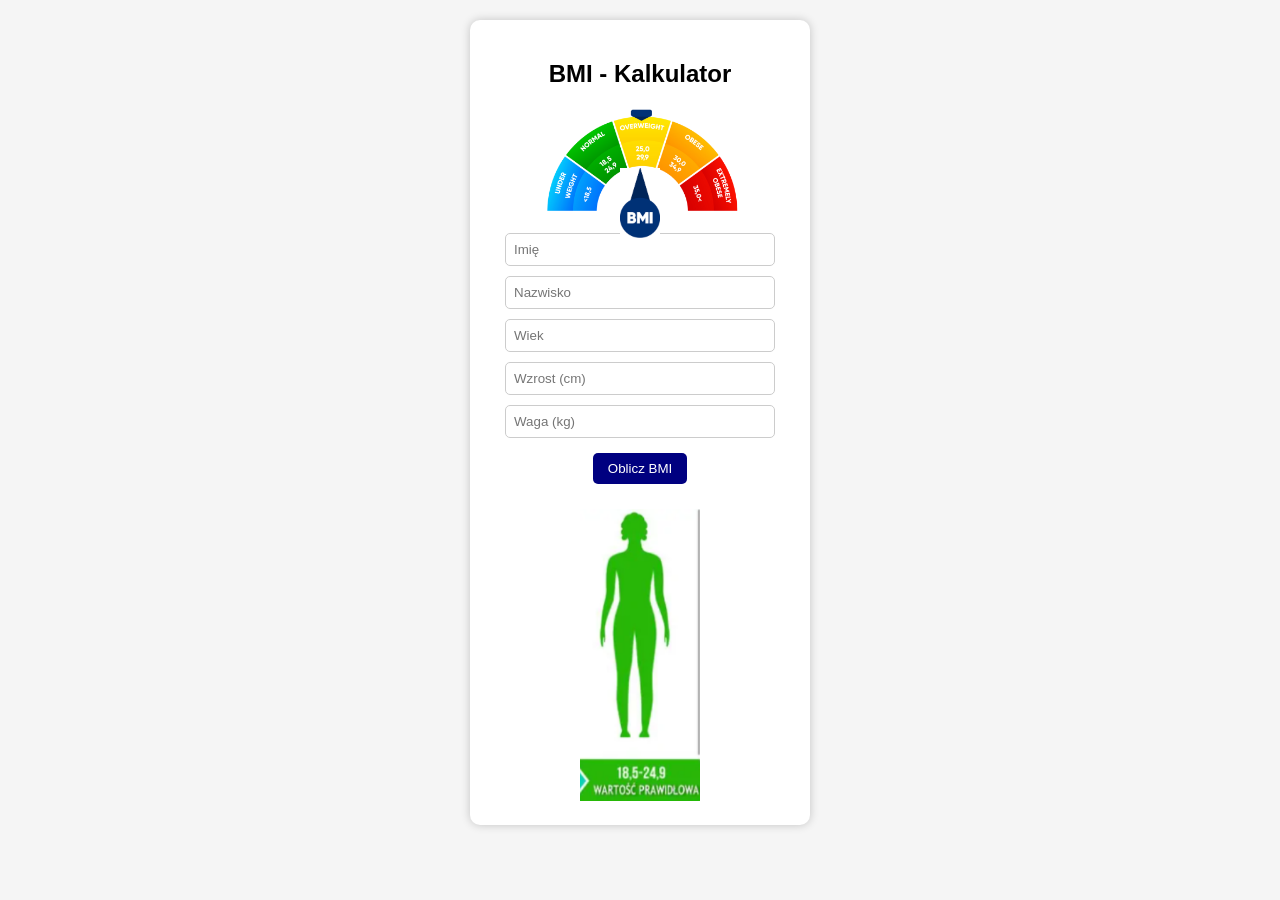
==== bmi.html @ 95245323 "Update bmi.html" ====
<!DOCTYPE html>
<html>
<head>
    <meta charset="UTF-8"/>
    <title>BMI - Kalkulator</title>
    <style>
        body {
            font-family: Arial, sans-serif;
            text-align: center;
            background: #f5f5f5;
            margin: 0;
            padding: 20px;
        }

        #container {
            width: 300px;
            margin: auto;
            background: white;
            padding: 20px;
            border-radius: 10px;
            box-shadow: 0 0 10px rgba(0,0,0,0.2);
        }

        h2 {
            margin-bottom: 20px;
        }

        .formularz input {
            margin: 5px 0;
            padding: 8px;
            width: 90%;
            border: 1px solid #ccc;
            border-radius: 5px;
            box-sizing: border-box;
        }

        button {
            margin-top: 10px;
            padding: 8px 15px;
            background: navy;
            color: white;
            border: none;
            border-radius: 5px;
            cursor: pointer;
            transition: 0.3s;
        }

        button:hover {
            background: darkblue;
        }

        .kontener-obrazow {
            position: relative;
            margin: 20px 0;
            height: 100px;
        }

        .obraz-bazowy {
            width: 100%;
            max-width: 200px;
        }

        .obraz-nad {
            position: absolute;
            top: 60px;
            left: 50%;
            width: 40px;
            transform-origin: center center;
            transition: transform 1s;
            transform: translateX(-50%) rotate(0deg);
        }

        #bmi, #opis {
            margin: 10px 0;
            font-weight: bold;
        }

        .wynik img {
            margin-top: 15px;
            width: 120px;
        }
    </style>
    <script>
        function oblicz() {
            let wzrost = parseFloat(document.getElementById("wzrost").value);
            let waga = parseFloat(document.getElementById("waga").value);
            let bmiText = document.getElementById("bmi");
            let opisText = document.getElementById("opis");
            let figura = document.getElementById("figura");
            let strzalka = document.getElementById("strzalka");

            if (isNaN(wzrost) || isNaN(waga) || wzrost <= 0 || waga <= 0) {
                alert("Proszę wprowadzić poprawne wartości wagi i wzrostu.");
                return;
            }

            let wzrostM = wzrost / 100;
            let bmi = waga / (wzrostM * wzrostM);
            bmi = Math.round(bmi * 10) / 10;

            bmiText.textContent = "Twoje BMI: " + bmi;

            let opis = "";
            let obraz = "prawidlowa.png";
            let kat = 0;

            // Kąty dopasowane do Twojej skali
            if (bmi < 18.5) {
    opis = "Niedowaga";
    obraz = "niedowaga.png";
    kat = -80; // bardziej w lewo
} else if (bmi < 25) {
    opis = "Prawidłowa waga";
    obraz = "prawidlowa.png";
    kat = -25; // przesunięcie w lewo
} else if (bmi < 30) {
    opis = "Nadwaga";
    obraz = "nadwaga.png";
    kat = 15; // żółty segment
} else if (bmi < 35) {
    opis = "Otyłość";
    obraz = "otylosc.png";
    kat = 45;
} else {
    opis = "Otyłość skrajna";
    obraz = "otylosc_skrajna.png";
    kat = 70;
}
            opisText.textContent = opis;
            figura.src = obraz;
            strzalka.style.transform = "translateX(-50%) rotate(" + kat + "deg)";
        }
    </script>
</head>
<body>
    <div id="container"> 
        <h2>BMI - Kalkulator</h2>

        <!-- SKALA + STRZAŁKA -->
        <div class="kontener-obrazow">
            <img src="skala.png" class="obraz-bazowy" alt="Skala BMI">
            <img src="strzalka.png" id="strzalka" class="obraz-nad" alt="Strzałka BMI">
        </div>

        <!-- FORMULARZ -->
        <div class="formularz">
            <input type="text" id="imie" placeholder="Imię"><br>
            <input type="text" id="nazwisko" placeholder="Nazwisko"><br>
            <input type="number" id="wiek" placeholder="Wiek"><br>
            <input type="number" id="wzrost" placeholder="Wzrost (cm)"><br>
            <input type="number" id="waga" placeholder="Waga (kg)"><br>

            <button onclick="oblicz()">Oblicz BMI</button>
        </div>

        <!-- WYNIKI -->
        <p id="bmi"></p>
        <p id="opis"></p>

        <!-- FIGURA -->
        <div class="wynik">
            <img id="figura" src="prawidlowa.png" alt="Figura BMI">
        </div>
    </div>
</body>
</html>
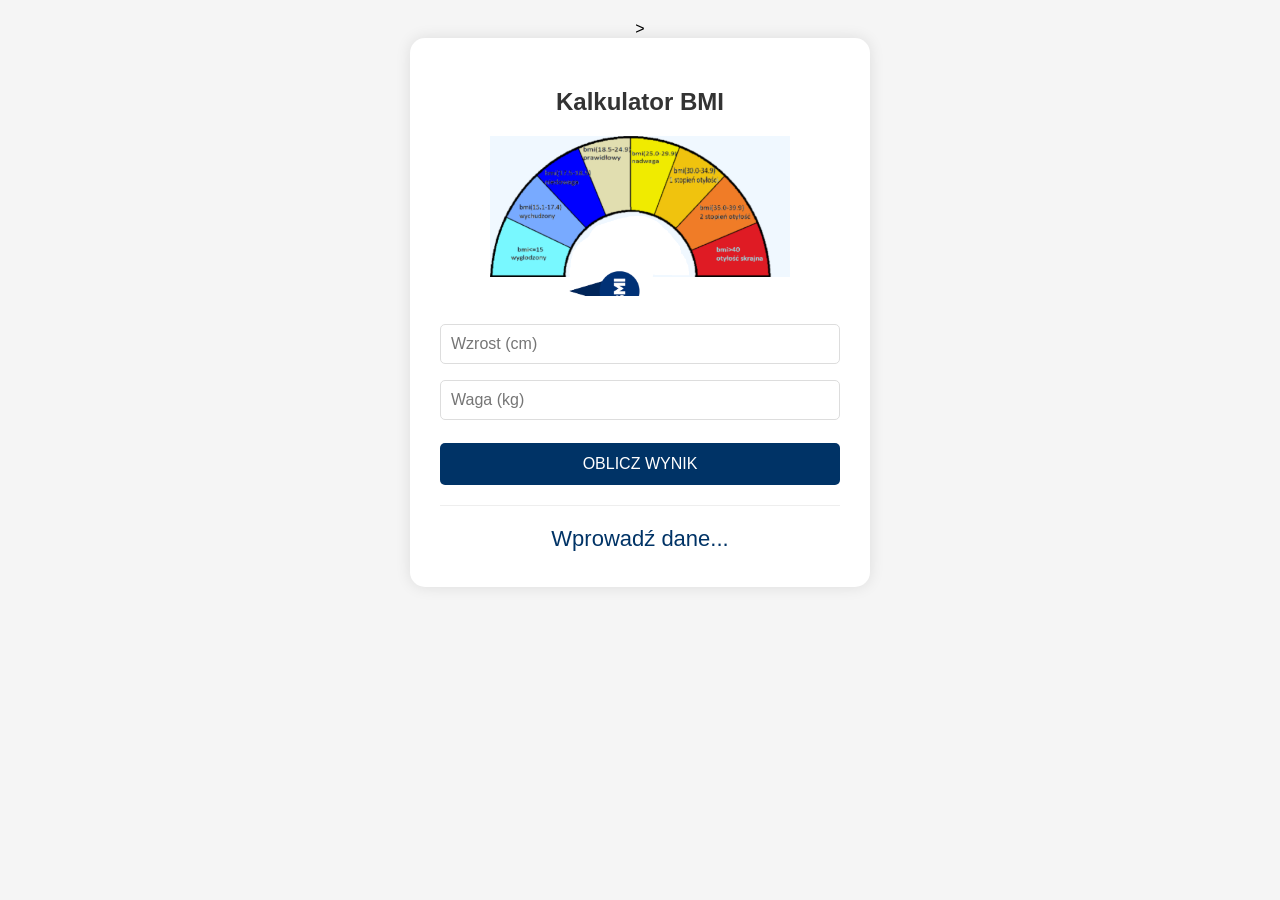
==== commit 267f9773: "Refactor BMI calculator layout and styles Updated the BMI calculator HTML layout and styles, includi" ====
--- a/bmi.html
+++ b/bmi.html
@@ -1,7 +1,7 @@
 <!DOCTYPE html>
-<html>
+<html lang="pl">
 <head>
-    <meta charset="UTF-8"/>
+    <meta charset="UTF-8""")/>>
     <title>BMI - Kalkulator</title>
     <style>
         body {
@@ -13,154 +13,183 @@
         }
 
         #container {
-            width: 300px;
+            width: 400px;
             margin: auto;
             background: white;
-            padding: 20px;
-            border-radius: 10px;
-            box-shadow: 0 0 10px rgba(0,0,0,0.2);
+            padding: 30px;
+            border-radius: 15px;
+            box-shadow: 0 0 15px rgba(0,0,0,0.1);
         }
 
         h2 {
             margin-bottom: 20px;
+            color: #333;
+        }
+
+        /* Sekcja ze skalą */
+        .kontener-obrazow {
+            position: relative;
+            margin: 20px auto;
+            width: 300px; /* szerokość skali */
+            height: 160px; /* wysokość dopasowana do półkola */
+            overflow: hidden;
+        }
+
+        .obraz-bazowy {
+            width: 100%;
+            display: block;
+        }
+
+        #strzalka {
+            position: absolute;
+            bottom: 5px; /* strzałka zaczyna się u dołu skali */
+            left: 50%;
+            width: 40px;
+            /* KLUCZOWE: punkt obrotu na dole grafiki strzałki */
+            transform-origin: bottom center; 
+            transition: transform 0.8s cubic-bezier(0.175, 0.885, 0.32, 1.275);
+            transform: translateX(-50%) rotate(-90deg); /* pozycja startowa */
         }
 
         .formularz input {
-            margin: 5px 0;
-            padding: 8px;
-            width: 90%;
-            border: 1px solid #ccc;
+            margin: 8px 0;
+            padding: 10px;
+            width: 100%;
+            border: 1px solid #ddd;
             border-radius: 5px;
             box-sizing: border-box;
+            font-size: 16px;
         }
 
         button {
-            margin-top: 10px;
-            padding: 8px 15px;
-            background: navy;
+            margin-top: 15px;
+            padding: 12px 25px;
+            background: #003366;
             color: white;
             border: none;
             border-radius: 5px;
             cursor: pointer;
+            font-size: 16px;
+            width: 100%;
             transition: 0.3s;
         }
 
         button:hover {
-            background: darkblue;
+            background: #002244;
         }
 
-        .kontener-obrazow {
-            position: relative;
-            margin: 20px 0;
-            height: 100px;
+        #wynik-sekcja {
+            margin-top: 20px;
+            padding-top: 15px;
+            border-top: 1px solid #eee;
         }
 
-        .obraz-bazowy {
-            width: 100%;
-            max-width: 200px;
+        #bmi { font-size: 22px; color: #003366; margin: 5px 0; }
+        #opis { font-size: 18px; color: #555; margin: 5px 0; }
+
+        .wynik-figura img {
+            margin-top: 20px;
+            height: 180px;
+        }
+    </style>
+</head>
+<body>
+
+<div id="container"> 
+    <h2>Kalkulator BMI</h2>
+
+    <!-- Grafika Skali i Strzałki -->
+    <div class="kontener-obrazow">
+        <img src="custom bmi.png" class="obraz-bazowy" alt="Skala BMI">
+        <img src="strzalka.png" id="strzalka" alt="Wskaźnik">
+    </div>
+
+    <!-- Formularz wprowadzania danych -->
+    <div class="formularz">
+        <input type="number" id="wzrost" placeholder="Wzrost (cm)" step="1">
+        <input type="number" id="waga" placeholder="Waga (kg)" step="0.1">
+        <button onclick="oblicz()">OBLICZ WYNIK</button>
+    </div>
+
+    <!-- Sekcja Wyników -->
+    <div id="wynik-sekcja">
+        <p id="bmi">Wprowadź dane...</p>
+        <p id="opis"></p>
+        
+        <div class="wynik-figura">
+            <img id="figura" src="prawidlowa.png" style="display:none;" alt="Sylwetka">
+        </div>
+    </div>
+</div>
+
+<script>
+    function oblicz() {
+        let wzrost = parseFloat(document.getElementById("wzrost").value);
+        let waga = parseFloat(document.getElementById("waga").value);
+        let bmiText = document.getElementById("bmi");
+        let opisText = document.getElementById("opis");
+        let figura = document.getElementById("figura");
+        let strzalka = document.getElementById("strzalka");
+
+        if (!wzrost || !waga || wzrost <= 0 || waga <= 0) {
+            alert("Proszę podać prawidłowy wzrost i wagę.");
+            return;
         }
 
-        .obraz-nad {
-            position: absolute;
-            top: 60px;
-            left: 50%;
-            width: 40px;
-            transform-origin: center center;
-            transition: transform 1s;
-            transform: translateX(-50%) rotate(0deg);
+        let wzrostM = wzrost / 100;
+        let bmi = waga / (wzrostM * wzrostM);
+        bmi = Math.round(bmi * 10) / 10;
+
+        bmiText.textContent = "Twoje BMI: " + bmi;
+        figura.style.display = "inline-block";
+
+        let opis = "";
+        let obraz = "prawidlowa.png";
+        let kat = 0;
+
+        // Logika dopasowana do 8 przedziałów na obrazku custom bmi.png
+        // Kąty ustawione tak, by strzałka celowała w środek każdego koloru
+        if (bmi <= 15) {
+            opis = "Wygłodzenie";
+            obraz = "niedowaga.png";
+            kat = -78;
+        } else if (bmi <= 17.4) {
+            opis = "Wychudzenie";
+            obraz = "niedowaga.png";
+            kat = -56;
+        } else if (bmi <= 18.5) {
+            opis = "Niedowaga";
+            obraz = "niedowaga.png";
+            kat = -34;
+        } else if (bmi <= 24.9) {
+            opis = "Waga prawidłowa";
+            obraz = "prawidlowa.png";
+            kat = -12;
+        } else if (bmi <= 29.9) {
+            opis = "Nadwaga";
+            obraz = "nadwaga.png";
+            kat = 12;
+        } else if (bmi <= 34.9) {
+            opis = "I stopień otyłości";
+            obraz = "otylosc.png";
+            kat = 34;
+        } else if (bmi <= 39.9) {
+            opis = "II stopień otyłości";
+            obraz = "otylosc.png";
+            kat = 56;
+        } else {
+            opis = "Otyłość skrajna";
+            obraz = "otylosc_skrajna.png";
+            kat = 78;
         }
 
-        #bmi, #opis {
-            margin: 10px 0;
-            font-weight: bold;
-        }
+        opisText.textContent = opis;
+        figura.src = obraz;
+        
+        // Wykonanie obrotu (translateX utrzymuje wyśrodkowanie)
+        strzalka.style.transform = "translateX(-50%) rotate(" + kat + "deg)";
+    }
+</script>
 
-        .wynik img {
-            margin-top: 15px;
-            width: 120px;
-        }
-    </style>
-    <script>
-        function oblicz() {
-            let wzrost = parseFloat(document.getElementById("wzrost").value);
-            let waga = parseFloat(document.getElementById("waga").value);
-            let bmiText = document.getElementById("bmi");
-            let opisText = document.getElementById("opis");
-            let figura = document.getElementById("figura");
-            let strzalka = document.getElementById("strzalka");
-
-            if (isNaN(wzrost) || isNaN(waga) || wzrost <= 0 || waga <= 0) {
-                alert("Proszę wprowadzić poprawne wartości wagi i wzrostu.");
-                return;
-            }
-
-            let wzrostM = wzrost / 100;
-            let bmi = waga / (wzrostM * wzrostM);
-            bmi = Math.round(bmi * 10) / 10;
-
-            bmiText.textContent = "Twoje BMI: " + bmi;
-
-            let opis = "";
-            let obraz = "prawidlowa.png";
-            let kat = 0;
-
-            // Kąty dopasowane do Twojej skali
-            if (bmi < 18.5) {
-    opis = "Niedowaga";
-    obraz = "niedowaga.png";
-    kat = -80; // bardziej w lewo
-} else if (bmi < 25) {
-    opis = "Prawidłowa waga";
-    obraz = "prawidlowa.png";
-    kat = -25; // przesunięcie w lewo
-} else if (bmi < 30) {
-    opis = "Nadwaga";
-    obraz = "nadwaga.png";
-    kat = 15; // żółty segment
-} else if (bmi < 35) {
-    opis = "Otyłość";
-    obraz = "otylosc.png";
-    kat = 45;
-} else {
-    opis = "Otyłość skrajna";
-    obraz = "otylosc_skrajna.png";
-    kat = 70;
-}
-            opisText.textContent = opis;
-            figura.src = obraz;
-            strzalka.style.transform = "translateX(-50%) rotate(" + kat + "deg)";
-        }
-    </script>
-</head>
-<body>
-    <div id="container"> 
-        <h2>BMI - Kalkulator</h2>
-
-        <!-- SKALA + STRZAŁKA -->
-        <div class="kontener-obrazow">
-            <img src="skala.png" class="obraz-bazowy" alt="Skala BMI">
-            <img src="strzalka.png" id="strzalka" class="obraz-nad" alt="Strzałka BMI">
-        </div>
-
-        <!-- FORMULARZ -->
-        <div class="formularz">
-            <input type="text" id="imie" placeholder="Imię"><br>
-            <input type="text" id="nazwisko" placeholder="Nazwisko"><br>
-            <input type="number" id="wiek" placeholder="Wiek"><br>
-            <input type="number" id="wzrost" placeholder="Wzrost (cm)"><br>
-            <input type="number" id="waga" placeholder="Waga (kg)"><br>
-
-            <button onclick="oblicz()">Oblicz BMI</button>
-        </div>
-
-        <!-- WYNIKI -->
-        <p id="bmi"></p>
-        <p id="opis"></p>
-
-        <!-- FIGURA -->
-        <div class="wynik">
-            <img id="figura" src="prawidlowa.png" alt="Figura BMI">
-        </div>
-    </div>
 </body>
 </html>
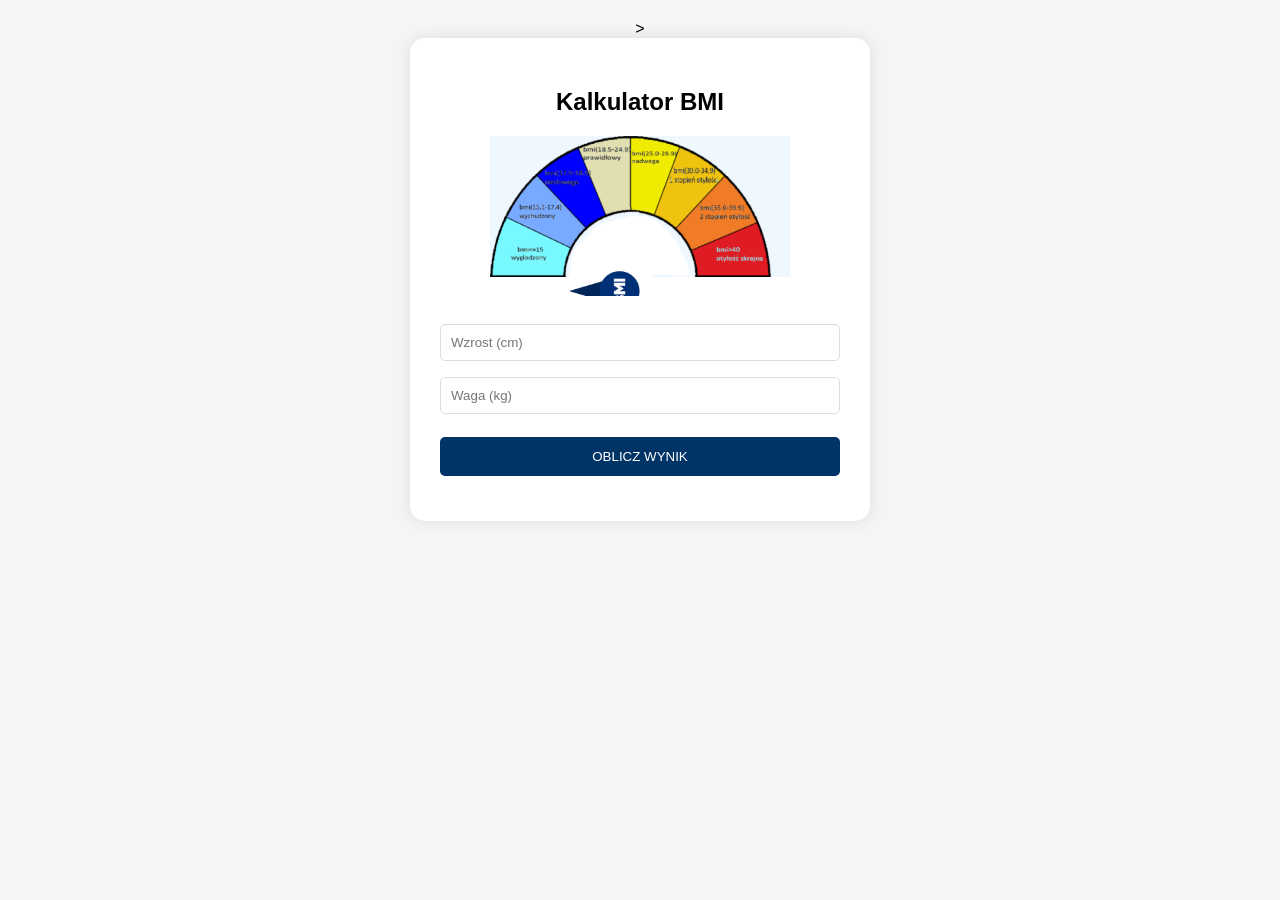
==== commit cc79cece: "Refactor BMI calculator HTML and CSS styles" ====
--- a/bmi.html
+++ b/bmi.html
@@ -21,17 +21,11 @@
             box-shadow: 0 0 15px rgba(0,0,0,0.1);
         }
 
-        h2 {
-            margin-bottom: 20px;
-            color: #333;
-        }
-
-        /* Sekcja ze skalą */
         .kontener-obrazow {
             position: relative;
             margin: 20px auto;
-            width: 300px; /* szerokość skali */
-            height: 160px; /* wysokość dopasowana do półkola */
+            width: 300px; 
+            height: 160px;
             overflow: hidden;
         }
 
@@ -42,13 +36,12 @@
 
         #strzalka {
             position: absolute;
-            bottom: 5px; /* strzałka zaczyna się u dołu skali */
+            bottom: 5px;
             left: 50%;
             width: 40px;
-            /* KLUCZOWE: punkt obrotu na dole grafiki strzałki */
             transform-origin: bottom center; 
             transition: transform 0.8s cubic-bezier(0.175, 0.885, 0.32, 1.275);
-            transform: translateX(-50%) rotate(-90deg); /* pozycja startowa */
+            transform: translateX(-50%) rotate(-90deg);
         }
 
         .formularz input {
@@ -58,7 +51,6 @@
             border: 1px solid #ddd;
             border-radius: 5px;
             box-sizing: border-box;
-            font-size: 16px;
         }
 
         button {
@@ -69,26 +61,13 @@
             border: none;
             border-radius: 5px;
             cursor: pointer;
-            font-size: 16px;
             width: 100%;
-            transition: 0.3s;
         }
 
-        button:hover {
-            background: #002244;
-        }
-
-        #wynik-sekcja {
-            margin-top: 20px;
-            padding-top: 15px;
-            border-top: 1px solid #eee;
-        }
-
-        #bmi { font-size: 22px; color: #003366; margin: 5px 0; }
-        #opis { font-size: 18px; color: #555; margin: 5px 0; }
+        #bmi { font-size: 22px; font-weight: bold; color: #003366; margin: 15px 0 5px; }
+        #opis { font-size: 18px; color: #555; margin: 0 0 15px; }
 
         .wynik-figura img {
-            margin-top: 20px;
             height: 180px;
         }
     </style>
@@ -98,26 +77,22 @@
 <div id="container"> 
     <h2>Kalkulator BMI</h2>
 
-    <!-- Grafika Skali i Strzałki -->
     <div class="kontener-obrazow">
-        <img src="custom bmi.png" class="obraz-bazowy" alt="Skala BMI">
+        <img src="custom bmi.png" class="obraz-bazowy" alt="Skala">
         <img src="strzalka.png" id="strzalka" alt="Wskaźnik">
     </div>
 
-    <!-- Formularz wprowadzania danych -->
     <div class="formularz">
-        <input type="number" id="wzrost" placeholder="Wzrost (cm)" step="1">
-        <input type="number" id="waga" placeholder="Waga (kg)" step="0.1">
+        <input type="number" id="wzrost" placeholder="Wzrost (cm)">
+        <input type="number" id="waga" placeholder="Waga (kg)">
         <button onclick="oblicz()">OBLICZ WYNIK</button>
     </div>
 
-    <!-- Sekcja Wyników -->
     <div id="wynik-sekcja">
-        <p id="bmi">Wprowadź dane...</p>
+        <p id="bmi"></p>
         <p id="opis"></p>
-        
         <div class="wynik-figura">
-            <img id="figura" src="prawidlowa.png" style="display:none;" alt="Sylwetka">
+            <img id="figura" src="prawidlowa.png" style="display:none;">
         </div>
     </div>
 </div>
@@ -131,13 +106,9 @@
         let figura = document.getElementById("figura");
         let strzalka = document.getElementById("strzalka");
 
-        if (!wzrost || !waga || wzrost <= 0 || waga <= 0) {
-            alert("Proszę podać prawidłowy wzrost i wagę.");
-            return;
-        }
+        if (!wzrost || !waga) return;
 
-        let wzrostM = wzrost / 100;
-        let bmi = waga / (wzrostM * wzrostM);
+        let bmi = waga / Math.pow(wzrost/100, 2);
         bmi = Math.round(bmi * 10) / 10;
 
         bmiText.textContent = "Twoje BMI: " + bmi;
@@ -147,46 +118,40 @@
         let obraz = "prawidlowa.png";
         let kat = 0;
 
-        // Logika dopasowana do 8 przedziałów na obrazku custom bmi.png
-        // Kąty ustawione tak, by strzałka celowała w środek każdego koloru
+        // POPRAWIONA LOGIKA DOPASOWANA DO GRAFIKI
         if (bmi <= 15) {
-            opis = "Wygłodzenie";
-            obraz = "niedowaga.png";
+            opis = "Wygłodzony";
             kat = -78;
         } else if (bmi <= 17.4) {
-            opis = "Wychudzenie";
-            obraz = "niedowaga.png";
+            opis = "Wychudzony";
             kat = -56;
         } else if (bmi <= 18.5) {
             opis = "Niedowaga";
-            obraz = "niedowaga.png";
             kat = -34;
         } else if (bmi <= 24.9) {
-            opis = "Waga prawidłowa";
+            opis = "Prawidłowy";
+            kat = -12;
             obraz = "prawidlowa.png";
-            kat = -12;
         } else if (bmi <= 29.9) {
             opis = "Nadwaga";
+            kat = 12;
             obraz = "nadwaga.png";
-            kat = 12;
         } else if (bmi <= 34.9) {
-            opis = "I stopień otyłości";
+            opis = "1 stopień otyłości";
+            kat = 34;
             obraz = "otylosc.png";
-            kat = 34;
         } else if (bmi <= 39.9) {
-            opis = "II stopień otyłości";
+            opis = "2 stopień otyłości";
+            kat = 56;
             obraz = "otylosc.png";
-            kat = 56;
         } else {
             opis = "Otyłość skrajna";
+            kat = 78;
             obraz = "otylosc_skrajna.png";
-            kat = 78;
         }
 
         opisText.textContent = opis;
         figura.src = obraz;
-        
-        // Wykonanie obrotu (translateX utrzymuje wyśrodkowanie)
         strzalka.style.transform = "translateX(-50%) rotate(" + kat + "deg)";
     }
 </script>
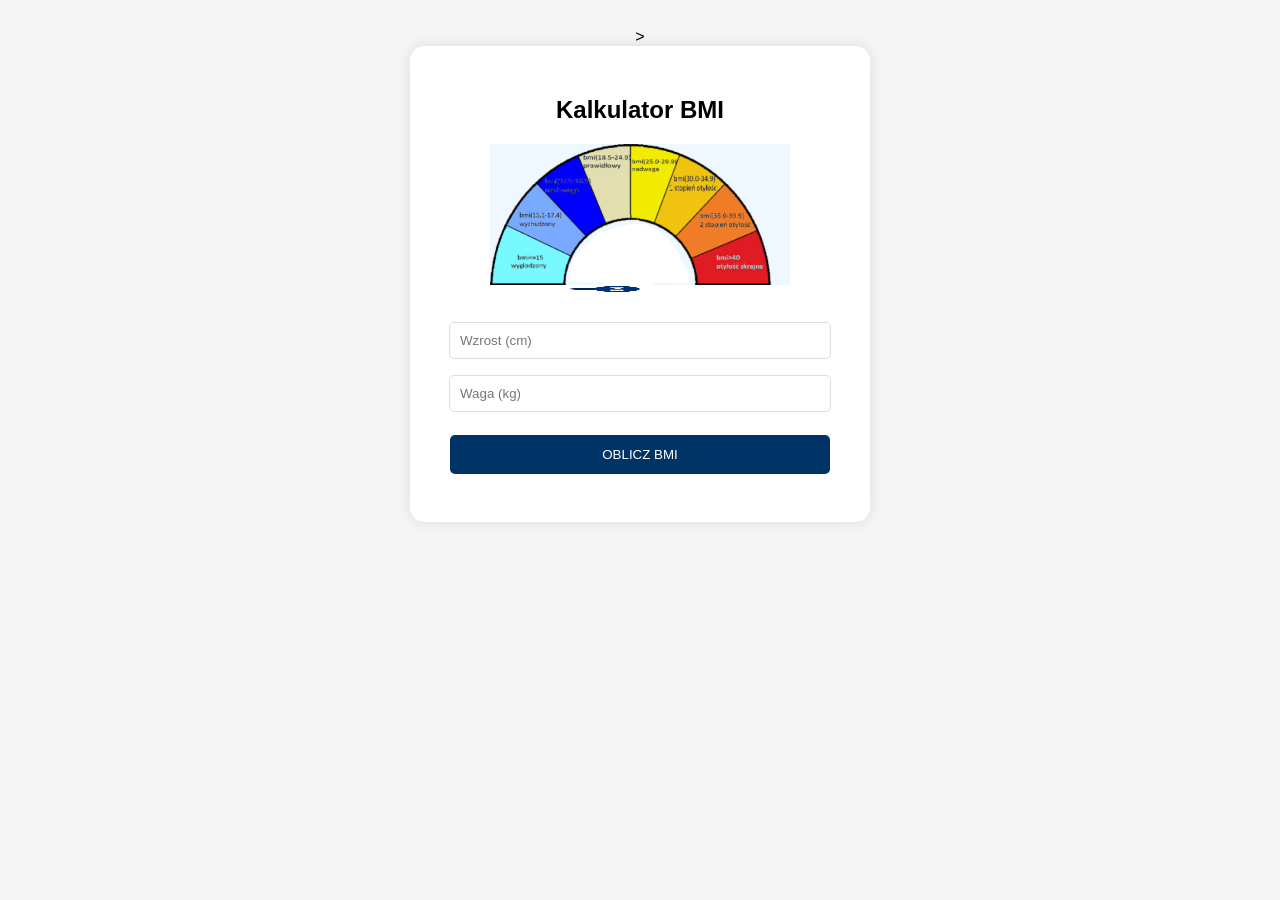
==== commit 86dcf6cb: "Refactor BMI calculator HTML and styles" ====
--- a/bmi.html
+++ b/bmi.html
@@ -8,7 +8,6 @@
             font-family: Arial, sans-serif;
             text-align: center;
             background: #f5f5f5;
-            margin: 0;
             padding: 20px;
         }
 
@@ -25,8 +24,7 @@
             position: relative;
             margin: 20px auto;
             width: 300px; 
-            height: 160px;
-            overflow: hidden;
+            height: 150px; /* Wysokość połowy koła */
         }
 
         .obraz-bazowy {
@@ -36,40 +34,44 @@
 
         #strzalka {
             position: absolute;
-            bottom: 5px;
+            /* Pozycjonowanie na dole na środku skali */
+            bottom: 5px; 
             left: 50%;
-            width: 40px;
+            width: 6px; /* Szerokość samej igły */
+            height: 80px; /* Długość igły */
+            background: black; /* Jeśli nie masz pliku, to będzie linia */
+            
+            /* KLUCZOWE: Obrot wokół dolnej krawędzi igły */
             transform-origin: bottom center; 
-            transition: transform 0.8s cubic-bezier(0.175, 0.885, 0.32, 1.275);
+            
+            transition: transform 0.8s ease-out;
+            /* Startuje z lewej strony (-90 stopni) */
             transform: translateX(-50%) rotate(-90deg);
         }
 
+        /* Stylizacja formularza */
         .formularz input {
             margin: 8px 0;
             padding: 10px;
-            width: 100%;
+            width: 90%;
             border: 1px solid #ddd;
             border-radius: 5px;
-            box-sizing: border-box;
         }
 
         button {
             margin-top: 15px;
-            padding: 12px 25px;
+            padding: 12px;
             background: #003366;
             color: white;
             border: none;
             border-radius: 5px;
             cursor: pointer;
-            width: 100%;
+            width: 95%;
         }
 
-        #bmi { font-size: 22px; font-weight: bold; color: #003366; margin: 15px 0 5px; }
-        #opis { font-size: 18px; color: #555; margin: 0 0 15px; }
-
-        .wynik-figura img {
-            height: 180px;
-        }
+        #bmi { font-size: 24px; font-weight: bold; margin: 15px 0 5px; }
+        #opis { font-size: 18px; margin-bottom: 15px; }
+        .figura-img { height: 200px; }
     </style>
 </head>
 <body>
@@ -79,21 +81,20 @@
 
     <div class="kontener-obrazow">
         <img src="custom bmi.png" class="obraz-bazowy" alt="Skala">
-        <img src="strzalka.png" id="strzalka" alt="Wskaźnik">
+        <!-- Jeśli masz plik strzalka.png, zamień <div> na <img> i usuń background w CSS -->
+        <img src="strzalka.png" id="strzalka" alt="Wskazówka">
     </div>
 
     <div class="formularz">
         <input type="number" id="wzrost" placeholder="Wzrost (cm)">
         <input type="number" id="waga" placeholder="Waga (kg)">
-        <button onclick="oblicz()">OBLICZ WYNIK</button>
+        <button onclick="oblicz()">OBLICZ BMI</button>
     </div>
 
     <div id="wynik-sekcja">
         <p id="bmi"></p>
         <p id="opis"></p>
-        <div class="wynik-figura">
-            <img id="figura" src="prawidlowa.png" style="display:none;">
-        </div>
+        <img id="figura" class="figura-img" src="" style="display:none;">
     </div>
 </div>
 
@@ -101,58 +102,58 @@
     function oblicz() {
         let wzrost = parseFloat(document.getElementById("wzrost").value);
         let waga = parseFloat(document.getElementById("waga").value);
-        let bmiText = document.getElementById("bmi");
-        let opisText = document.getElementById("opis");
-        let figura = document.getElementById("figura");
-        let strzalka = document.getElementById("strzalka");
-
+        
         if (!wzrost || !waga) return;
 
         let bmi = waga / Math.pow(wzrost/100, 2);
         bmi = Math.round(bmi * 10) / 10;
 
-        bmiText.textContent = "Twoje BMI: " + bmi;
+        document.getElementById("bmi").textContent = "Twoje BMI: " + bmi;
+        let figura = document.getElementById("figura");
         figura.style.display = "inline-block";
 
         let opis = "";
-        let obraz = "prawidlowa.png";
+        let obraz = "";
         let kat = 0;
 
-        // POPRAWIONA LOGIKA DOPASOWANA DO GRAFIKI
+        // KALIBRACJA KĄTÓW (8 segmentów co ~22.5 stopnia)
+        // Zakres od -90 (lewo) do +90 (prawo)
         if (bmi <= 15) {
             opis = "Wygłodzony";
-            kat = -78;
+            kat = -78; // Środek błękitnego
         } else if (bmi <= 17.4) {
             opis = "Wychudzony";
-            kat = -56;
+            kat = -56; // Środek jasnoniebieskiego
         } else if (bmi <= 18.5) {
             opis = "Niedowaga";
-            kat = -34;
+            kat = -34; // Środek ciemnoniebieskiego
         } else if (bmi <= 24.9) {
             opis = "Prawidłowy";
-            kat = -12;
+            kat = -11; // Środek beżowego
             obraz = "prawidlowa.png";
         } else if (bmi <= 29.9) {
             opis = "Nadwaga";
-            kat = 12;
+            kat = 11; // Środek żółtego
             obraz = "nadwaga.png";
         } else if (bmi <= 34.9) {
             opis = "1 stopień otyłości";
-            kat = 34;
+            kat = 34; // Środek jasnopomarańczowego
             obraz = "otylosc.png";
         } else if (bmi <= 39.9) {
             opis = "2 stopień otyłości";
-            kat = 56;
+            kat = 56; // Środek ciemnopomarańczowego
             obraz = "otylosc.png";
         } else {
             opis = "Otyłość skrajna";
-            kat = 78;
+            kat = 78; // Środek czerwonego
             obraz = "otylosc_skrajna.png";
         }
 
-        opisText.textContent = opis;
-        figura.src = obraz;
-        strzalka.style.transform = "translateX(-50%) rotate(" + kat + "deg)";
+        document.getElementById("opis").textContent = opis;
+        if(obraz) figura.src = obraz;
+        
+        // Zastosowanie obrotu
+        document.getElementById("strzalka").style.transform = "translateX(-50%) rotate(" + kat + "deg)";
     }
 </script>
 
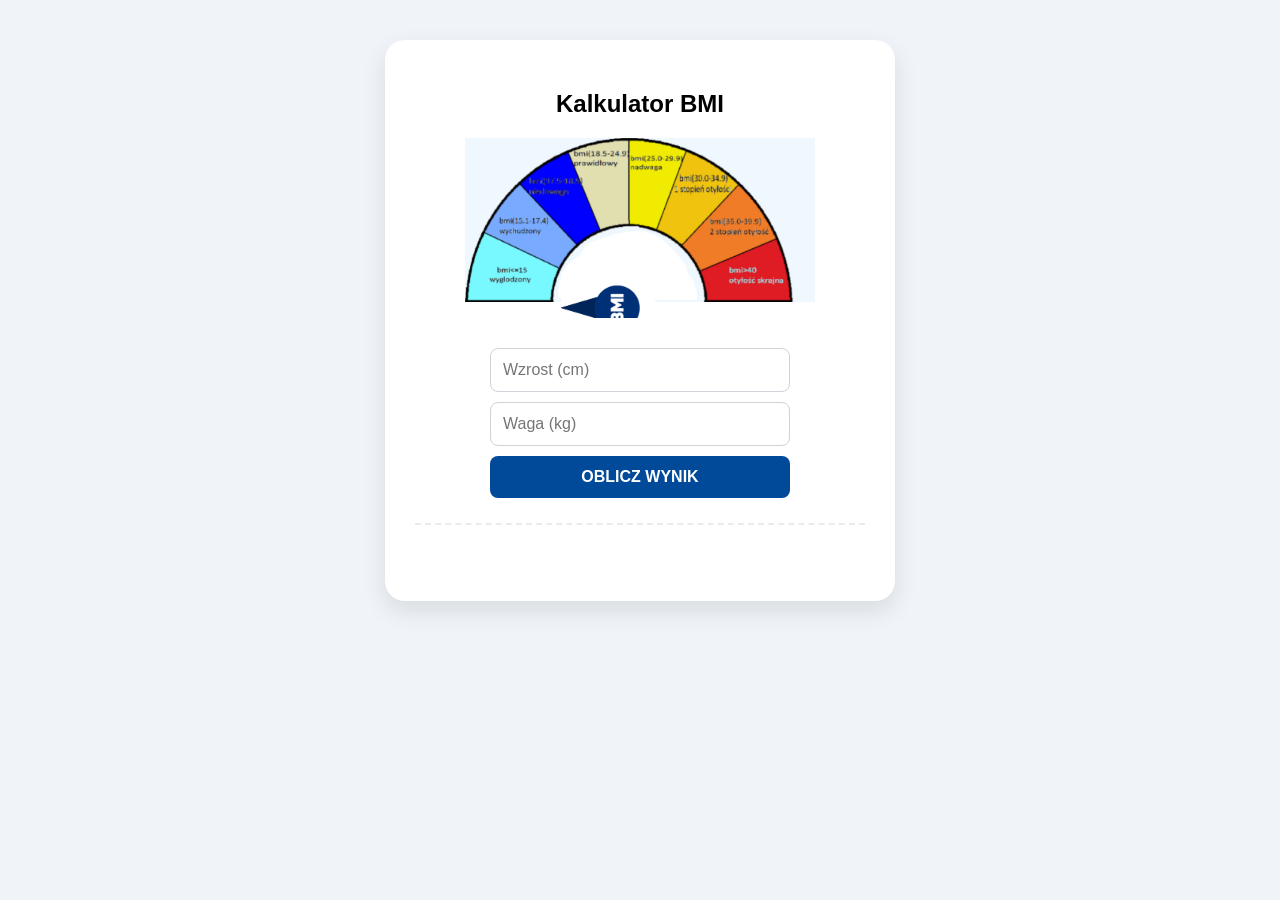
==== commit dd7ad61b: "Refactor BMI calculator HTML and styles" ====
--- a/bmi.html
+++ b/bmi.html
@@ -1,30 +1,33 @@
 <!DOCTYPE html>
 <html lang="pl">
 <head>
-    <meta charset="UTF-8""")/>>
+    <meta charset="UTF-8">
     <title>BMI - Kalkulator</title>
     <style>
         body {
-            font-family: Arial, sans-serif;
+            font-family: 'Segoe UI', Tahoma, Geneva, Verdana, sans-serif;
             text-align: center;
-            background: #f5f5f5;
+            background: #f0f4f8;
+            margin: 0;
             padding: 20px;
         }
 
         #container {
-            width: 400px;
-            margin: auto;
+            width: 450px;
+            margin: 20px auto;
             background: white;
             padding: 30px;
-            border-radius: 15px;
-            box-shadow: 0 0 15px rgba(0,0,0,0.1);
+            border-radius: 20px;
+            box-shadow: 0 10px 25px rgba(0,0,0,0.1);
         }
 
+        /* Kontener dla nowej skali */
         .kontener-obrazow {
             position: relative;
-            margin: 20px auto;
-            width: 300px; 
-            height: 150px; /* Wysokość połowy koła */
+            margin: 10px auto 30px;
+            width: 350px; 
+            height: 180px;
+            overflow: hidden;
         }
 
         .obraz-bazowy {
@@ -34,44 +37,62 @@
 
         #strzalka {
             position: absolute;
-            /* Pozycjonowanie na dole na środku skali */
-            bottom: 5px; 
+            bottom: 10px; /* Pozycja dolnej części strzałki na skali */
             left: 50%;
-            width: 6px; /* Szerokość samej igły */
-            height: 80px; /* Długość igły */
-            background: black; /* Jeśli nie masz pliku, to będzie linia */
+            width: 45px; /* Dopasuj do szerokości Twojego pliku strzalka.png */
             
-            /* KLUCZOWE: Obrot wokół dolnej krawędzi igły */
+            /* KLUCZOWE: Punkt obrotu na samym dole grafiki strzałki */
             transform-origin: bottom center; 
             
-            transition: transform 0.8s ease-out;
-            /* Startuje z lewej strony (-90 stopni) */
+            transition: transform 1s cubic-bezier(0.4, 0, 0.2, 1);
             transform: translateX(-50%) rotate(-90deg);
         }
 
-        /* Stylizacja formularza */
+        .formularz {
+            display: flex;
+            flex-direction: column;
+            gap: 10px;
+            max-width: 300px;
+            margin: 0 auto;
+        }
+
         .formularz input {
-            margin: 8px 0;
-            padding: 10px;
-            width: 90%;
-            border: 1px solid #ddd;
-            border-radius: 5px;
+            padding: 12px;
+            border: 1px solid #ced4da;
+            border-radius: 8px;
+            font-size: 16px;
         }
 
         button {
-            margin-top: 15px;
             padding: 12px;
-            background: #003366;
+            background: #004a99;
             color: white;
             border: none;
-            border-radius: 5px;
+            border-radius: 8px;
             cursor: pointer;
-            width: 95%;
+            font-weight: bold;
+            font-size: 16px;
+            transition: background 0.3s;
         }
 
-        #bmi { font-size: 24px; font-weight: bold; margin: 15px 0 5px; }
-        #opis { font-size: 18px; margin-bottom: 15px; }
-        .figura-img { height: 200px; }
+        button:hover {
+            background: #003366;
+        }
+
+        #wynik-sekcja {
+            margin-top: 25px;
+            padding-top: 20px;
+            border-top: 2px dashed #e9ecef;
+        }
+
+        #bmi { font-size: 26px; font-weight: bold; color: #004a99; margin-bottom: 5px; }
+        #opis { font-size: 19px; color: #495057; font-weight: 500; }
+
+        .wynik-figura img {
+            margin-top: 20px;
+            height: 220px;
+            object-fit: contain;
+        }
     </style>
 </head>
 <body>
@@ -79,22 +100,24 @@
 <div id="container"> 
     <h2>Kalkulator BMI</h2>
 
+    <!-- Skala custom bmi.png -->
     <div class="kontener-obrazow">
-        <img src="custom bmi.png" class="obraz-bazowy" alt="Skala">
-        <!-- Jeśli masz plik strzalka.png, zamień <div> na <img> i usuń background w CSS -->
+        <img src="custom bmi.png" class="obraz-bazowy" alt="Skala BMI">
         <img src="strzalka.png" id="strzalka" alt="Wskazówka">
     </div>
 
     <div class="formularz">
         <input type="number" id="wzrost" placeholder="Wzrost (cm)">
         <input type="number" id="waga" placeholder="Waga (kg)">
-        <button onclick="oblicz()">OBLICZ BMI</button>
+        <button onclick="oblicz()">OBLICZ WYNIK</button>
     </div>
 
     <div id="wynik-sekcja">
         <p id="bmi"></p>
         <p id="opis"></p>
-        <img id="figura" class="figura-img" src="" style="display:none;">
+        <div class="wynik-figura">
+            <img id="figura" src="prawidlowa.png" style="display:none;">
+        </div>
     </div>
 </div>
 
@@ -102,58 +125,61 @@
     function oblicz() {
         let wzrost = parseFloat(document.getElementById("wzrost").value);
         let waga = parseFloat(document.getElementById("waga").value);
-        
+        let bmiText = document.getElementById("bmi");
+        let opisText = document.getElementById("opis");
+        let figura = document.getElementById("figura");
+        let strzalka = document.getElementById("strzalka");
+
         if (!wzrost || !waga) return;
 
         let bmi = waga / Math.pow(wzrost/100, 2);
         bmi = Math.round(bmi * 10) / 10;
 
-        document.getElementById("bmi").textContent = "Twoje BMI: " + bmi;
-        let figura = document.getElementById("figura");
+        bmiText.textContent = "Twoje BMI: " + bmi;
         figura.style.display = "inline-block";
 
         let opis = "";
-        let obraz = "";
+        let obraz = "prawidlowa.png";
         let kat = 0;
 
-        // KALIBRACJA KĄTÓW (8 segmentów co ~22.5 stopnia)
-        // Zakres od -90 (lewo) do +90 (prawo)
+        // POPRAWIONA LOGIKA I KĄTY DLA 8 SEGMENTÓW
         if (bmi <= 15) {
-            opis = "Wygłodzony";
-            kat = -78; // Środek błękitnego
+            opis = "wygłodzony";
+            kat = -78;
         } else if (bmi <= 17.4) {
-            opis = "Wychudzony";
-            kat = -56; // Środek jasnoniebieskiego
+            opis = "wychudzony";
+            kat = -56;
         } else if (bmi <= 18.5) {
-            opis = "Niedowaga";
-            kat = -34; // Środek ciemnoniebieskiego
+            opis = "niedowagę";
+            kat = -34;
         } else if (bmi <= 24.9) {
-            opis = "Prawidłowy";
-            kat = -11; // Środek beżowego
+            opis = "prawidłowy";
+            kat = -12;
             obraz = "prawidlowa.png";
         } else if (bmi <= 29.9) {
-            opis = "Nadwaga";
-            kat = 11; // Środek żółtego
+            opis = "nadwagę";
+            kat = 11;
             obraz = "nadwaga.png";
         } else if (bmi <= 34.9) {
             opis = "1 stopień otyłości";
-            kat = 34; // Środek jasnopomarańczowego
+            kat = 33;
             obraz = "otylosc.png";
         } else if (bmi <= 39.9) {
             opis = "2 stopień otyłości";
-            kat = 56; // Środek ciemnopomarańczowego
+            kat = 56;
             obraz = "otylosc.png";
         } else {
-            opis = "Otyłość skrajna";
-            kat = 78; // Środek czerwonego
+            opis = "otyłość skrajną";
+            kat = 78;
             obraz = "otylosc_skrajna.png";
         }
 
-        document.getElementById("opis").textContent = opis;
-        if(obraz) figura.src = obraz;
+        // Dodanie wymaganej frazy
+        opisText.textContent = "Pacjent ma " + opis + " wskaźnik masy ciała";
         
-        // Zastosowanie obrotu
-        document.getElementById("strzalka").style.transform = "translateX(-50%) rotate(" + kat + "deg)";
+        figura.src = obraz;
+        // Obrót strzałki
+        strzalka.style.transform = "translateX(-50%) rotate(" + kat + "deg)";
     }
 </script>
 
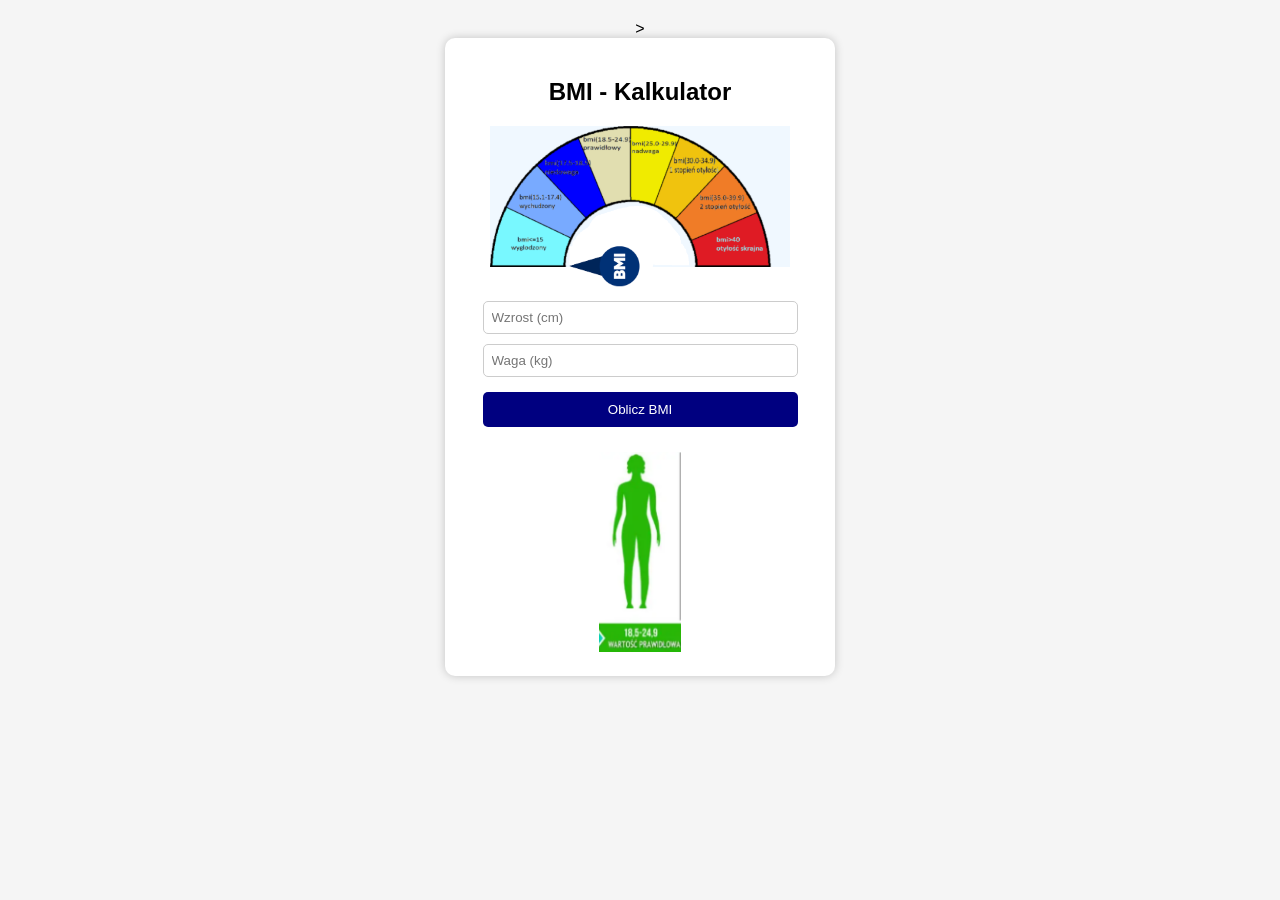
==== commit 2ab92343: "Refactor BMI calculator HTML and styles" ====
--- a/bmi.html
+++ b/bmi.html
@@ -1,187 +1,160 @@
 <!DOCTYPE html>
-<html lang="pl">
+<html>
 <head>
-    <meta charset="UTF-8">
+    <meta charset="UTF-8""")/>>
     <title>BMI - Kalkulator</title>
     <style>
         body {
-            font-family: 'Segoe UI', Tahoma, Geneva, Verdana, sans-serif;
+            font-family: Arial, sans-serif;
             text-align: center;
-            background: #f0f4f8;
+            background: #f5f5f5;
             margin: 0;
             padding: 20px;
         }
 
         #container {
-            width: 450px;
-            margin: 20px auto;
+            width: 350px;
+            margin: auto;
             background: white;
-            padding: 30px;
-            border-radius: 20px;
-            box-shadow: 0 10px 25px rgba(0,0,0,0.1);
+            padding: 20px;
+            border-radius: 10px;
+            box-shadow: 0 0 10px rgba(0,0,0,0.2);
         }
 
-        /* Kontener dla nowej skali */
         .kontener-obrazow {
             position: relative;
-            margin: 10px auto 30px;
-            width: 350px; 
-            height: 180px;
-            overflow: hidden;
+            margin: 20px 0;
+            height: 150px; /* dopasowane do półkola */
         }
 
         .obraz-bazowy {
             width: 100%;
-            display: block;
+            max-width: 300px;
         }
 
         #strzalka {
             position: absolute;
-            bottom: 10px; /* Pozycja dolnej części strzałki na skali */
+            bottom: 10px; /* ustawienie u podstawy skali */
             left: 50%;
-            width: 45px; /* Dopasuj do szerokości Twojego pliku strzalka.png */
-            
-            /* KLUCZOWE: Punkt obrotu na samym dole grafiki strzałki */
-            transform-origin: bottom center; 
-            
-            transition: transform 1s cubic-bezier(0.4, 0, 0.2, 1);
+            width: 40px;
+            transform-origin: bottom center; /* obrót u podstawy strzałki */
+            transition: transform 1s;
             transform: translateX(-50%) rotate(-90deg);
         }
 
-        .formularz {
-            display: flex;
-            flex-direction: column;
-            gap: 10px;
-            max-width: 300px;
-            margin: 0 auto;
-        }
-
         .formularz input {
-            padding: 12px;
-            border: 1px solid #ced4da;
-            border-radius: 8px;
-            font-size: 16px;
+            margin: 5px 0;
+            padding: 8px;
+            width: 90%;
+            border: 1px solid #ccc;
+            border-radius: 5px;
+            box-sizing: border-box;
         }
 
         button {
-            padding: 12px;
-            background: #004a99;
+            margin-top: 10px;
+            padding: 10px 15px;
+            background: navy;
             color: white;
             border: none;
-            border-radius: 8px;
+            border-radius: 5px;
             cursor: pointer;
-            font-weight: bold;
-            font-size: 16px;
-            transition: background 0.3s;
+            width: 90%;
         }
 
-        button:hover {
-            background: #003366;
+        #bmi, #opis {
+            margin: 10px 0;
+            font-weight: bold;
         }
 
-        #wynik-sekcja {
-            margin-top: 25px;
-            padding-top: 20px;
-            border-top: 2px dashed #e9ecef;
-        }
-
-        #bmi { font-size: 26px; font-weight: bold; color: #004a99; margin-bottom: 5px; }
-        #opis { font-size: 19px; color: #495057; font-weight: 500; }
-
-        .wynik-figura img {
-            margin-top: 20px;
-            height: 220px;
-            object-fit: contain;
+        .wynik img {
+            margin-top: 15px;
+            height: 200px;
         }
     </style>
+    <script>
+        function oblicz() {
+            let wzrost = parseFloat(document.getElementById("wzrost").value);
+            let waga = parseFloat(document.getElementById("waga").value);
+            let bmiText = document.getElementById("bmi");
+            let opisText = document.getElementById("opis");
+            let figura = document.getElementById("figura");
+            let strzalka = document.getElementById("strzalka");
+
+            if (!wzrost || !waga || wzrost <= 0 || waga <= 0) {
+                alert("Proszę wprowadzić poprawne wartości.");
+                return;
+            }
+
+            let wzrostM = wzrost / 100;
+            let bmi = waga / (wzrostM * wzrostM);
+            bmi = Math.round(bmi * 10) / 10;
+
+            bmiText.textContent = "Twoje BMI: " + bmi;
+
+            let opis = "";
+            let obraz = "prawidlowa.png";
+            let kat = 0;
+
+            // Logika i kąty dopasowane do 8 kolorów na custom bmi.png
+            if (bmi <= 15) {
+                opis = "wygłodzony";
+                kat = -78;
+            } else if (bmi <= 17.4) {
+                opis = "wychudzony";
+                kat = -56;
+            } else if (bmi <= 18.5) {
+                opis = "niedowagę";
+                kat = -34;
+            } else if (bmi <= 24.9) {
+                opis = "prawidłowy";
+                kat = -12;
+                obraz = "prawidlowa.png";
+            } else if (bmi <= 29.9) {
+                opis = "nadwagę";
+                kat = 12; // Żółty segment
+                obraz = "nadwaga.png";
+            } else if (bmi <= 34.9) {
+                opis = "1 stopień otyłości";
+                kat = 34; // Jasnopomarańczowy
+                obraz = "otylosc.png";
+            } else if (bmi <= 39.9) {
+                opis = "2 stopień otyłości";
+                kat = 56; // Ciemnopomarańczowy
+                obraz = "otylosc.png";
+            } else {
+                opis = "otyłość skrajną";
+                kat = 78; // Czerwony
+                obraz = "otylosc_skrajna.png";
+            }
+
+            opisText.textContent = "Pacjent ma " + opis + " wskaźnik masy ciała";
+            figura.src = obraz;
+            strzalka.style.transform = "translateX(-50%) rotate(" + kat + "deg)";
+        }
+    </script>
 </head>
 <body>
+    <div id="container"> 
+        <h2>BMI - Kalkulator</h2>
 
-<div id="container"> 
-    <h2>Kalkulator BMI</h2>
+        <div class="kontener-obrazow">
+            <img src="custom bmi.png" class="obraz-bazowy" alt="Skala BMI">
+            <img src="strzalka.png" id="strzalka" alt="Strzałka">
+        </div>
 
-    <!-- Skala custom bmi.png -->
-    <div class="kontener-obrazow">
-        <img src="custom bmi.png" class="obraz-bazowy" alt="Skala BMI">
-        <img src="strzalka.png" id="strzalka" alt="Wskazówka">
-    </div>
+        <div class="formularz">
+            <input type="number" id="wzrost" placeholder="Wzrost (cm)">
+            <input type="number" id="waga" placeholder="Waga (kg)">
+            <button onclick="oblicz()">Oblicz BMI</button>
+        </div>
 
-    <div class="formularz">
-        <input type="number" id="wzrost" placeholder="Wzrost (cm)">
-        <input type="number" id="waga" placeholder="Waga (kg)">
-        <button onclick="oblicz()">OBLICZ WYNIK</button>
-    </div>
-
-    <div id="wynik-sekcja">
         <p id="bmi"></p>
         <p id="opis"></p>
-        <div class="wynik-figura">
-            <img id="figura" src="prawidlowa.png" style="display:none;">
+
+        <div class="wynik">
+            <img id="figura" src="prawidlowa.png" alt="Figura BMI">
         </div>
     </div>
-</div>
-
-<script>
-    function oblicz() {
-        let wzrost = parseFloat(document.getElementById("wzrost").value);
-        let waga = parseFloat(document.getElementById("waga").value);
-        let bmiText = document.getElementById("bmi");
-        let opisText = document.getElementById("opis");
-        let figura = document.getElementById("figura");
-        let strzalka = document.getElementById("strzalka");
-
-        if (!wzrost || !waga) return;
-
-        let bmi = waga / Math.pow(wzrost/100, 2);
-        bmi = Math.round(bmi * 10) / 10;
-
-        bmiText.textContent = "Twoje BMI: " + bmi;
-        figura.style.display = "inline-block";
-
-        let opis = "";
-        let obraz = "prawidlowa.png";
-        let kat = 0;
-
-        // POPRAWIONA LOGIKA I KĄTY DLA 8 SEGMENTÓW
-        if (bmi <= 15) {
-            opis = "wygłodzony";
-            kat = -78;
-        } else if (bmi <= 17.4) {
-            opis = "wychudzony";
-            kat = -56;
-        } else if (bmi <= 18.5) {
-            opis = "niedowagę";
-            kat = -34;
-        } else if (bmi <= 24.9) {
-            opis = "prawidłowy";
-            kat = -12;
-            obraz = "prawidlowa.png";
-        } else if (bmi <= 29.9) {
-            opis = "nadwagę";
-            kat = 11;
-            obraz = "nadwaga.png";
-        } else if (bmi <= 34.9) {
-            opis = "1 stopień otyłości";
-            kat = 33;
-            obraz = "otylosc.png";
-        } else if (bmi <= 39.9) {
-            opis = "2 stopień otyłości";
-            kat = 56;
-            obraz = "otylosc.png";
-        } else {
-            opis = "otyłość skrajną";
-            kat = 78;
-            obraz = "otylosc_skrajna.png";
-        }
-
-        // Dodanie wymaganej frazy
-        opisText.textContent = "Pacjent ma " + opis + " wskaźnik masy ciała";
-        
-        figura.src = obraz;
-        // Obrót strzałki
-        strzalka.style.transform = "translateX(-50%) rotate(" + kat + "deg)";
-    }
-</script>
-
 </body>
 </html>
